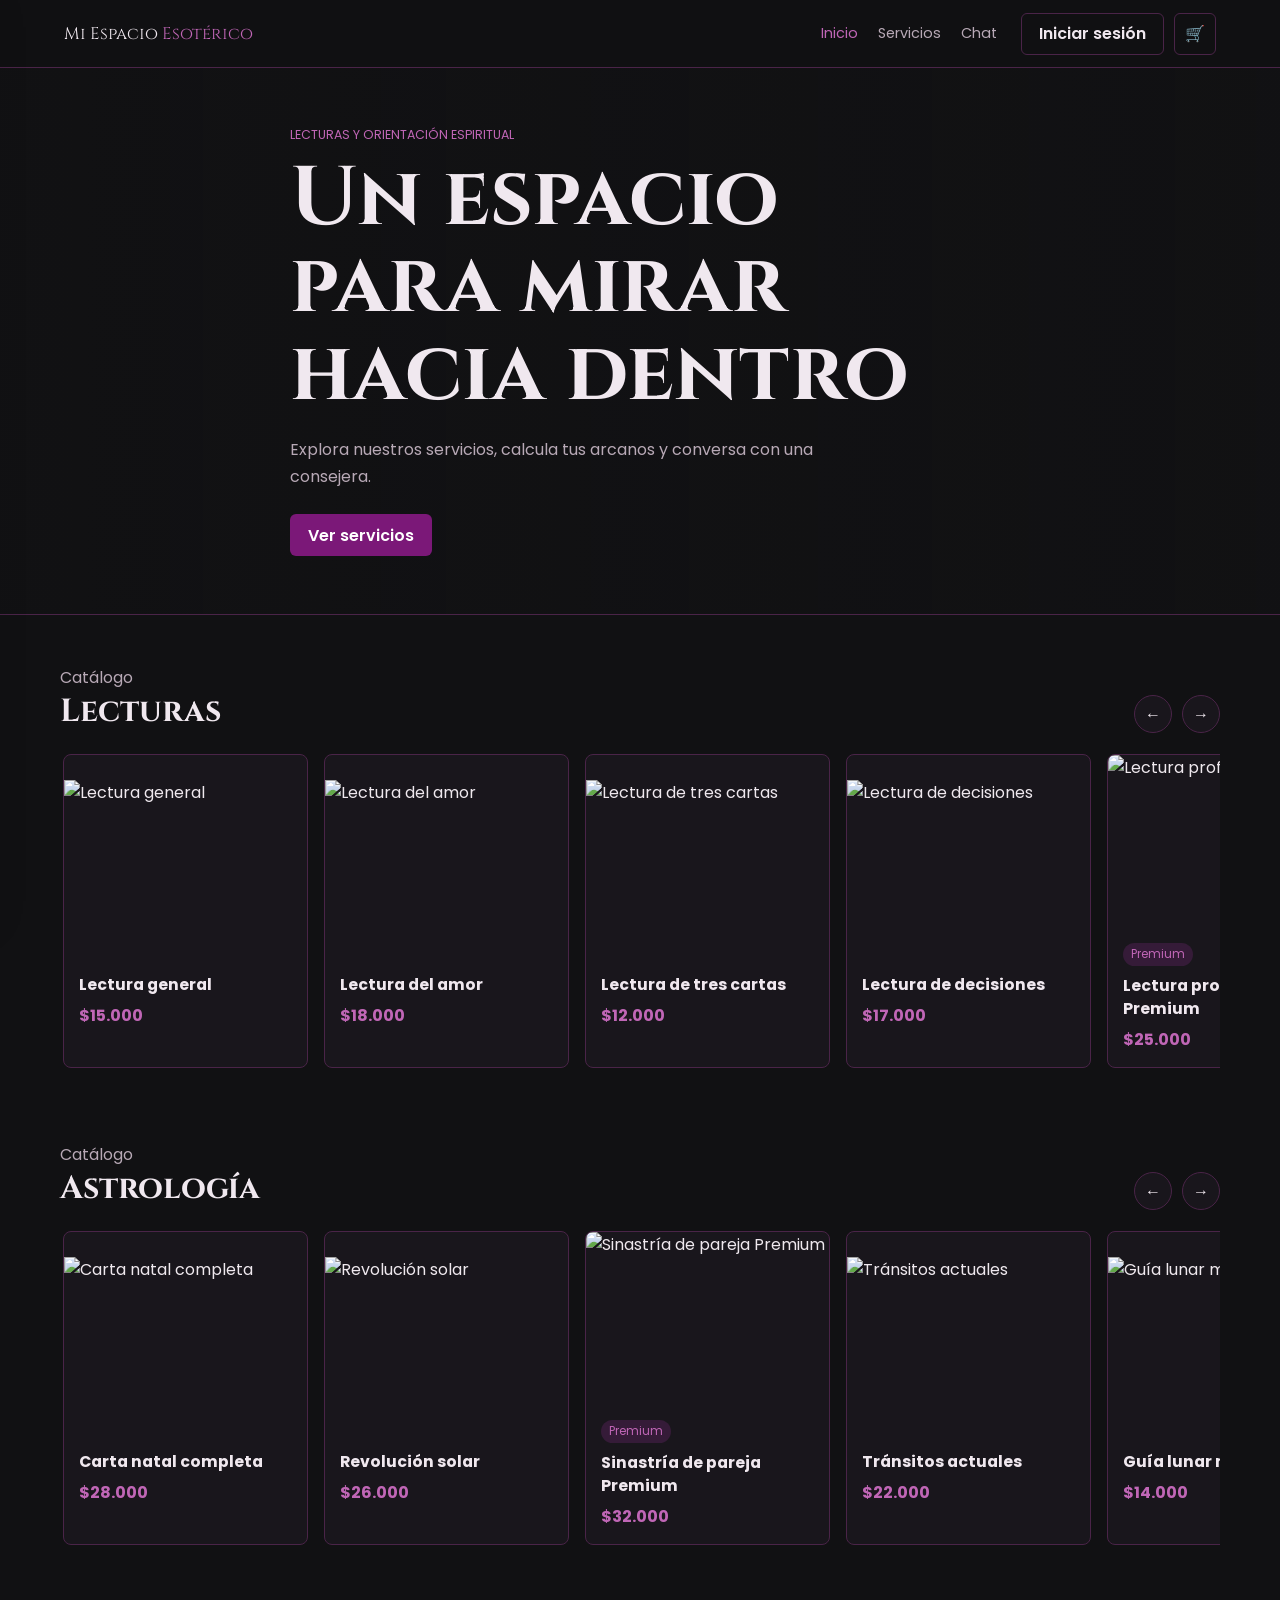
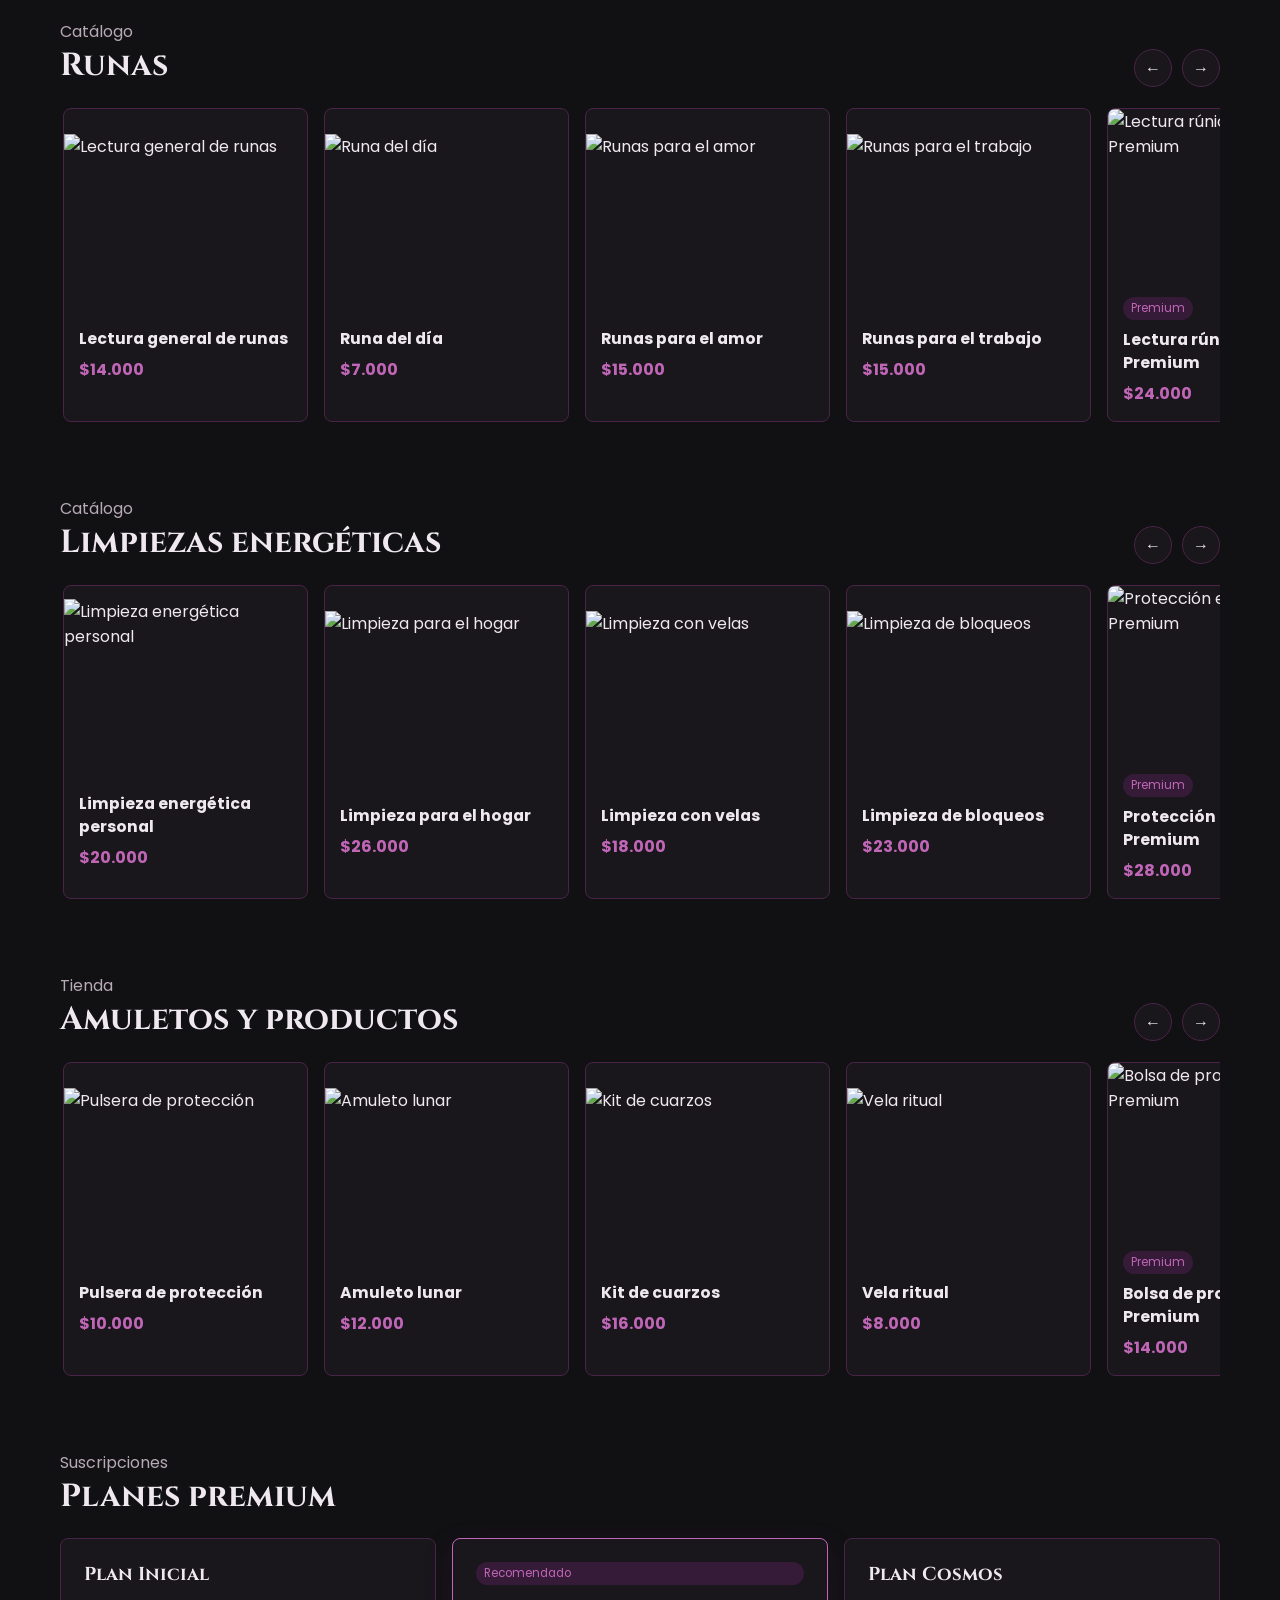
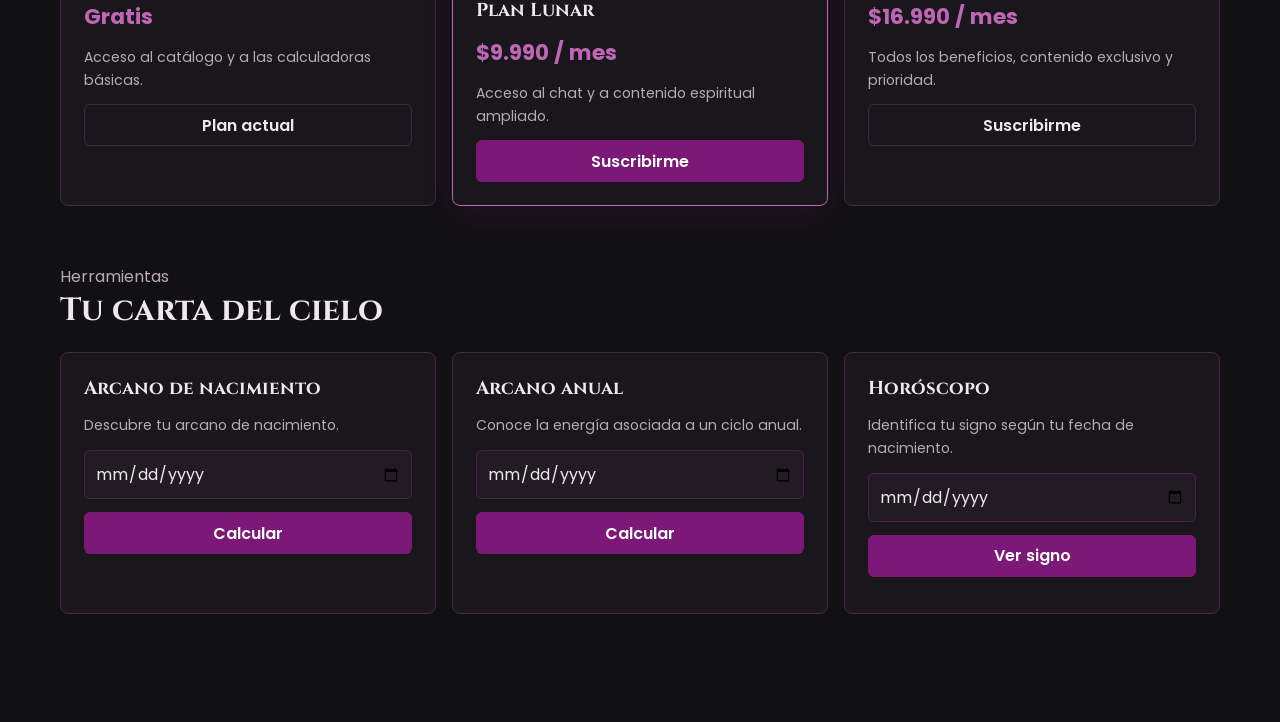
==== index.html @ 2e8e3045 "." ====
<!DOCTYPE html>
<html lang="es">
<head>
  <meta charset="UTF-8">

  <meta
    http-equiv="refresh"
    content="0; url=Codigo/Principal/principal.html"
  >

  <title>Mi Espacio Esotérico</title>
</head>

<body>
  <script>
    window.location.replace(
      "Codigo/Principal/principal.html"
    );
  </script>
</body>
</html>
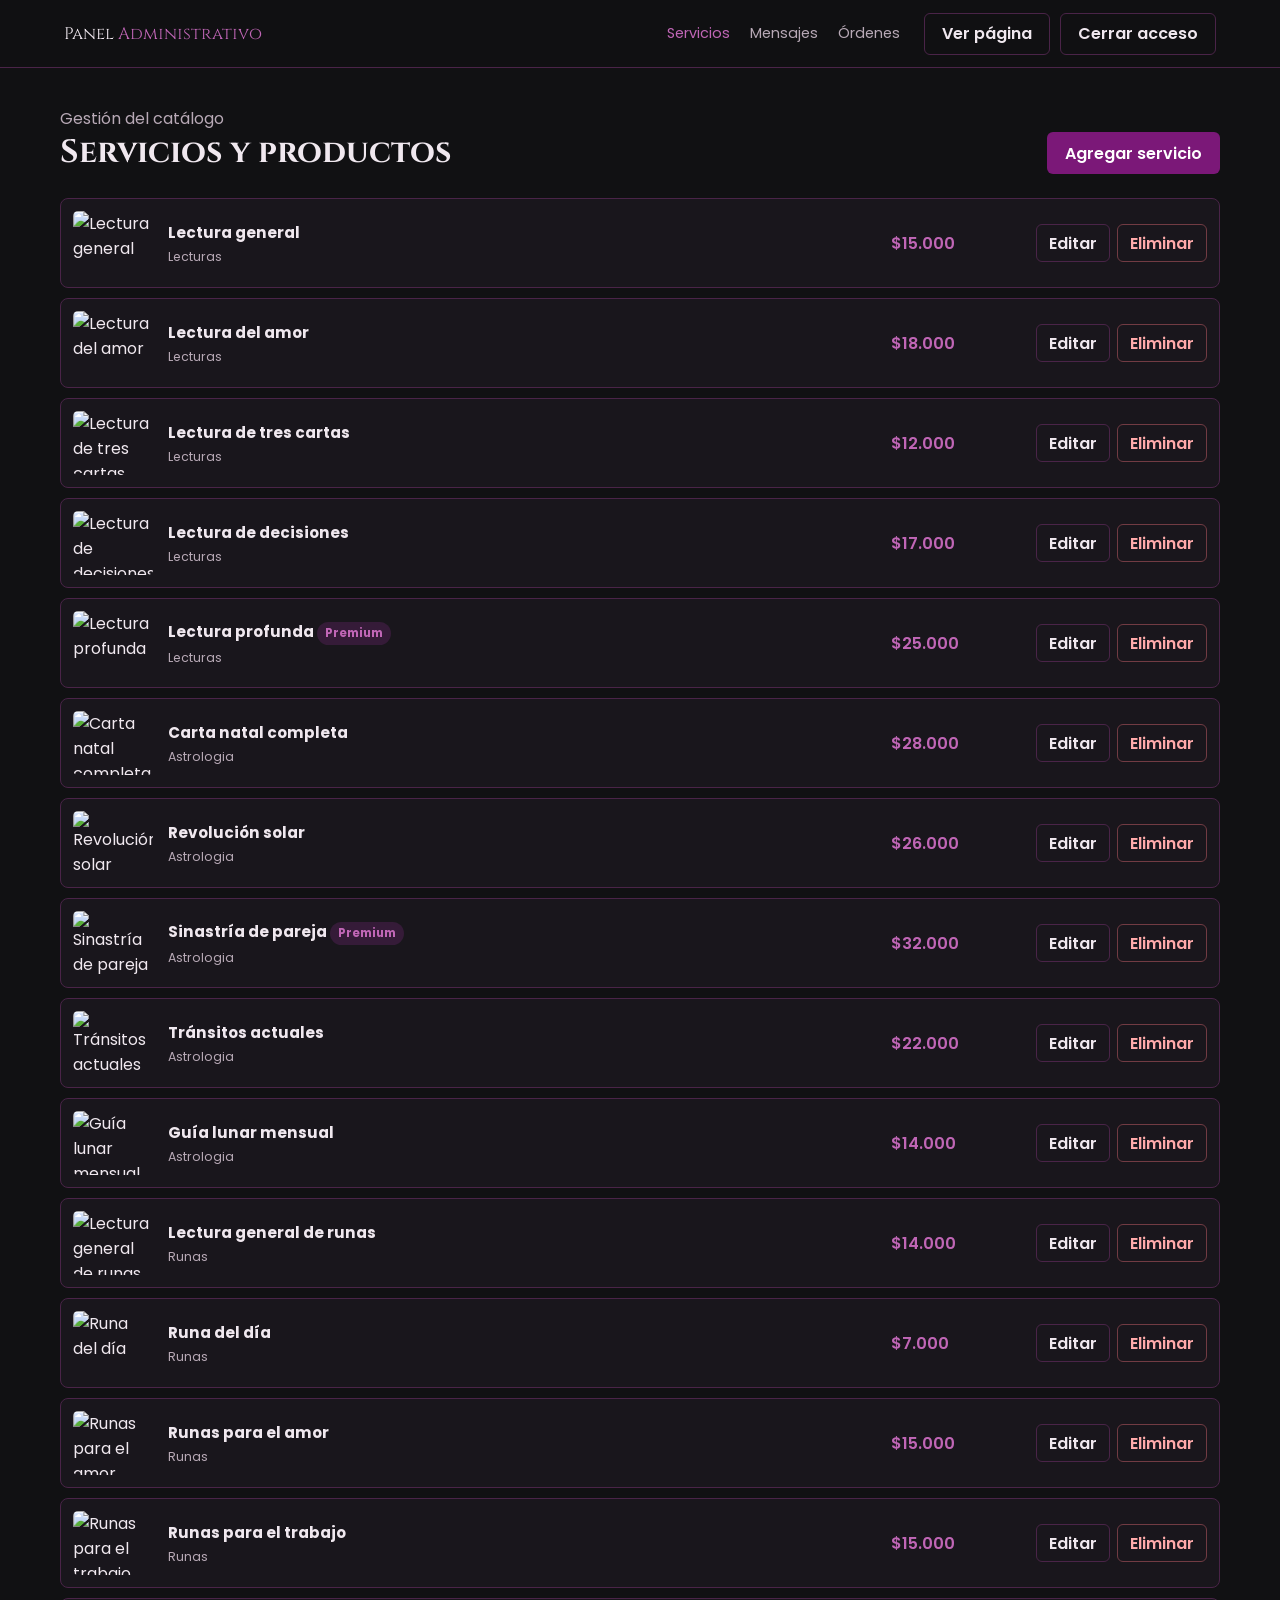
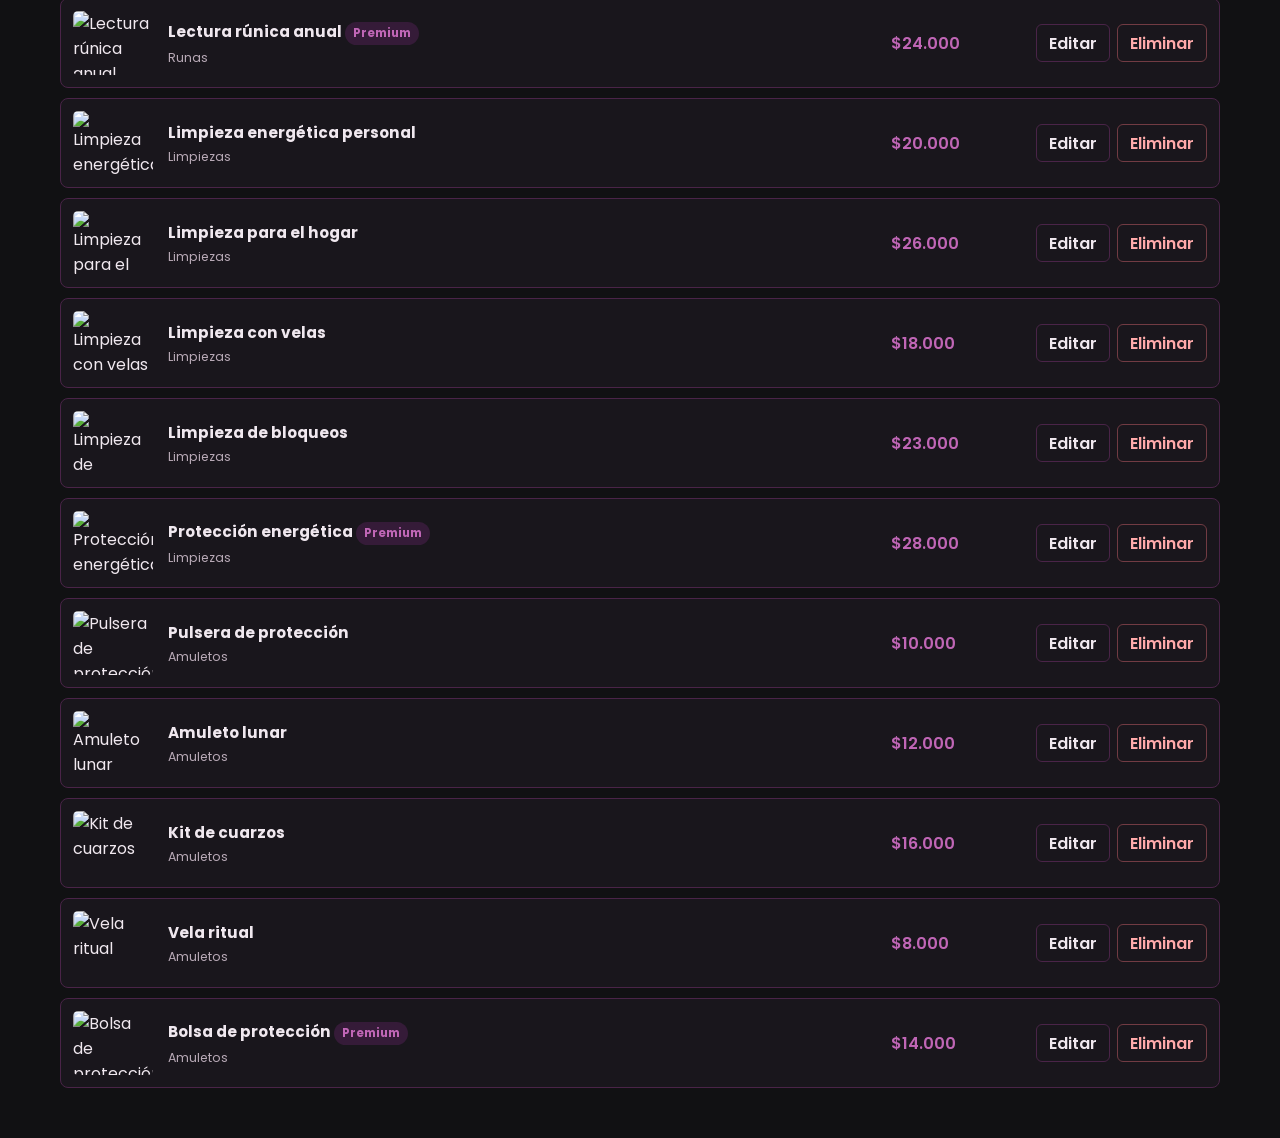
==== commit 847c6611: ":)" ====
--- a/index.html
+++ b/index.html
@@ -5,7 +5,7 @@
 
   <meta
     http-equiv="refresh"
-    content="0; url=Codigo/Principal/principal.html"
+    content="0; url=Codigo/Admin/index.html"
   >
 
   <title>Mi Espacio Esotérico</title>
@@ -14,7 +14,7 @@
 <body>
   <script>
     window.location.replace(
-      "Codigo/Principal/principal.html"
+      "Codigo/Admin/index.html"
     );
   </script>
 </body>
